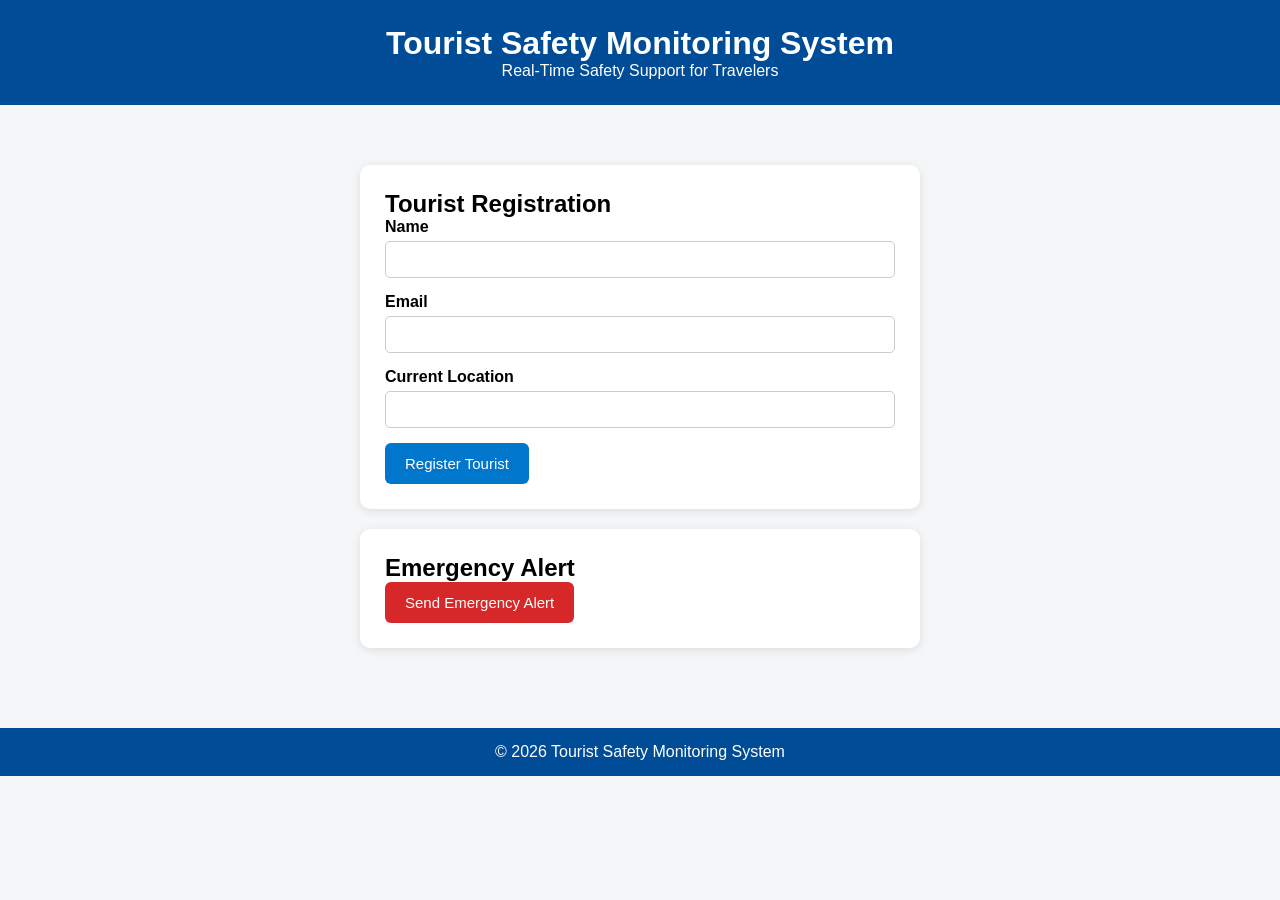
==== index.html @ b522f1f2 "Add files via upload" ====
<!DOCTYPE html>
<html lang="en">
<head>
  <meta charset="UTF-8" />
  <meta name="viewport" content="width=device-width, initial-scale=1.0" />
  <title>Tourist Safety Monitoring System</title>
  <link rel="stylesheet" href="style.css" />
</head>

<body>

<header class="header">
  <h1>Tourist Safety Monitoring System</h1>
  <p>Real-Time Safety Support for Travelers</p>
</header>

<main class="container">

  <section class="card">
    <h2>Tourist Registration</h2>

    <form id="touristForm">

      <div class="form-group">
        <label>Name</label>
        <input type="text" id="name" required />
      </div>

      <div class="form-group">
        <label>Email</label>
        <input type="email" id="email" required />
      </div>

      <div class="form-group">
        <label>Current Location</label>
        <input type="text" id="location" required />
      </div>

      <button type="submit" class="btn-primary">
        Register Tourist
      </button>

    </form>

  </section>

  <section class="card">

    <h2>Emergency Alert</h2>

    <button onclick="sendAlert()" class="btn-danger">
      Send Emergency Alert
    </button>

    <p id="message"></p>

  </section>

</main>

<footer class="footer">
  <p>© 2026 Tourist Safety Monitoring System</p>
</footer>

<script src="script.js"></script>

</body>
</html>
---- style.css ----
*{
margin:0;
padding:0;
box-sizing:border-box;
font-family:Arial, Helvetica, sans-serif;
}

body{
background:#f4f6f8;
}

.header{
background:#004c97;
color:white;
text-align:center;
padding:25px;
}

.container{
max-width:600px;
margin:40px auto;
padding:20px;
}

.card{
background:white;
padding:25px;
margin-bottom:20px;
border-radius:10px;
box-shadow:0 2px 10px rgba(0,0,0,0.1);
}

.form-group{
margin-bottom:15px;
}

label{
display:block;
margin-bottom:5px;
font-weight:bold;
}

input{
width:100%;
padding:10px;
border:1px solid #ccc;
border-radius:5px;
}

button{
padding:12px 20px;
border:none;
border-radius:6px;
cursor:pointer;
font-size:15px;
}

.btn-primary{
background:#0077cc;
color:white;
}

.btn-primary:hover{
background:#005fa3;
}

.btn-danger{
background:#d62828;
color:white;
}

.btn-danger:hover{
background:#b81f1f;
}

.footer{
text-align:center;
background:#004c97;
color:white;
padding:15px;
}
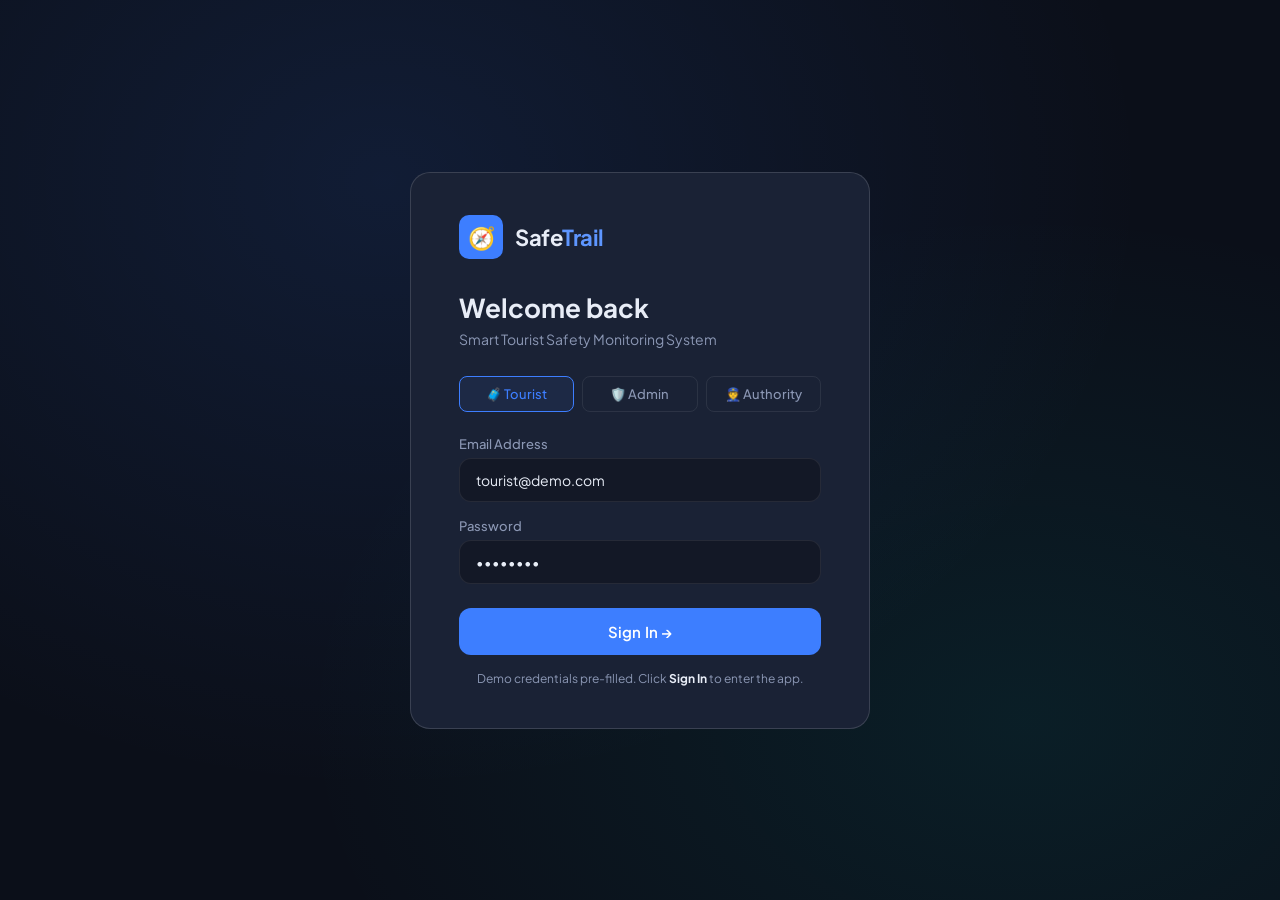
==== commit 7087bf17: "Add files via upload" ====
--- a/index.html
+++ b/index.html
@@ -1,68 +1,1148 @@
-<!DOCTYPE html>
-<html lang="en">
-<head>
-  <meta charset="UTF-8" />
-  <meta name="viewport" content="width=device-width, initial-scale=1.0" />
-  <title>Tourist Safety Monitoring System</title>
-  <link rel="stylesheet" href="style.css" />
-</head>
-
-<body>
-
-<header class="header">
-  <h1>Tourist Safety Monitoring System</h1>
-  <p>Real-Time Safety Support for Travelers</p>
-</header>
-
-<main class="container">
-
-  <section class="card">
-    <h2>Tourist Registration</h2>
-
-    <form id="touristForm">
-
-      <div class="form-group">
-        <label>Name</label>
-        <input type="text" id="name" required />
-      </div>
-
-      <div class="form-group">
-        <label>Email</label>
-        <input type="email" id="email" required />
-      </div>
-
-      <div class="form-group">
-        <label>Current Location</label>
-        <input type="text" id="location" required />
-      </div>
-
-      <button type="submit" class="btn-primary">
-        Register Tourist
-      </button>
-
-    </form>
-
-  </section>
-
-  <section class="card">
-
-    <h2>Emergency Alert</h2>
-
-    <button onclick="sendAlert()" class="btn-danger">
-      Send Emergency Alert
-    </button>
-
-    <p id="message"></p>
-
-  </section>
-
-</main>
-
-<footer class="footer">
-  <p>© 2026 Tourist Safety Monitoring System</p>
-</footer>
-
-<script src="script.js"></script>
-
-</body>
-</html>+<!DOCTYPE html>
+<html lang="en">
+<head>
+<meta charset="UTF-8"/>
+<meta name="viewport" content="width=device-width, initial-scale=1.0"/>
+<title>SafeTrail – Tourist Safety Monitoring System</title>
+<link href="https://fonts.googleapis.com/css2?family=Plus+Jakarta+Sans:wght@400;500;600;700&family=Space+Grotesk:wght@400;500;600&display=swap" rel="stylesheet"/>
+<style>
+:root {
+  --bg: #0b0f19;
+  --surface: #131826;
+  --card: #1a2235;
+  --card2: #1f2a40;
+  --border: rgba(255,255,255,0.08);
+  --border2: rgba(255,255,255,0.14);
+  --text: #e8edf7;
+  --muted: #8b97b4;
+  --accent: #3d7eff;
+  --accent2: #5e96ff;
+  --green: #22d98e;
+  --red: #ff4f6a;
+  --amber: #ffb547;
+  --teal: #00d4c8;
+  --purple: #9b6dff;
+  --pink: #ff6bb0;
+  --font: 'Plus Jakarta Sans', sans-serif;
+  --mono: 'Space Grotesk', sans-serif;
+  --radius: 12px;
+  --r2: 20px;
+}
+* { margin:0; padding:0; box-sizing:border-box; }
+body { font-family:var(--font); background:var(--bg); color:var(--text); min-height:100vh; overflow-x:hidden; }
+
+/* ── Scrollbar ── */
+::-webkit-scrollbar { width:5px; }
+::-webkit-scrollbar-track { background:transparent; }
+::-webkit-scrollbar-thumb { background:var(--border2); border-radius:4px; }
+
+/* ── Login ── */
+#login-screen {
+  display:flex; align-items:center; justify-content:center;
+  min-height:100vh;
+  background: radial-gradient(ellipse at 30% 20%, rgba(61,126,255,0.12) 0%, transparent 60%),
+              radial-gradient(ellipse at 80% 80%, rgba(0,212,200,0.08) 0%, transparent 50%), var(--bg);
+}
+.login-box {
+  background:var(--card); border:1px solid var(--border2); border-radius:var(--r2);
+  padding:42px 48px; width:460px; max-width:92vw;
+}
+.brand { display:flex; align-items:center; gap:12px; margin-bottom:32px; }
+.brand-icon { width:44px; height:44px; background:var(--accent); border-radius:10px;
+  display:flex; align-items:center; justify-content:center; font-size:22px; }
+.brand-name { font-size:22px; font-weight:700; letter-spacing:-0.5px; }
+.brand-name span { color:var(--accent2); }
+.login-title { font-size:26px; font-weight:700; margin-bottom:6px; }
+.login-sub { color:var(--muted); font-size:14px; margin-bottom:28px; }
+.role-tabs { display:flex; gap:8px; margin-bottom:24px; }
+.rtab { flex:1; padding:9px; text-align:center; border:1px solid var(--border); border-radius:8px;
+  font-size:13px; font-weight:500; cursor:pointer; transition:.2s; color:var(--muted); }
+.rtab.active { border-color:var(--accent); color:var(--accent); background:rgba(61,126,255,0.08); }
+.field { margin-bottom:16px; }
+.field label { display:block; font-size:13px; color:var(--muted); margin-bottom:6px; font-weight:500; }
+.field input, .field select {
+  width:100%; padding:12px 16px; background:var(--surface); border:1px solid var(--border);
+  border-radius:var(--radius); color:var(--text); font-family:var(--font); font-size:14px;
+  outline:none; transition:.2s;
+}
+.field input:focus, .field select:focus { border-color:var(--accent); }
+.field select option { background:var(--surface); }
+.btn-primary {
+  width:100%; padding:14px; background:var(--accent); color:#fff; border:none;
+  border-radius:var(--radius); font-size:15px; font-weight:600; cursor:pointer;
+  transition:.15s; font-family:var(--font); margin-top:8px; letter-spacing:0.2px;
+}
+.btn-primary:hover { background:var(--accent2); transform:translateY(-1px); }
+.demo-hint { font-size:12px; color:var(--muted); text-align:center; margin-top:16px; }
+.demo-hint b { color:var(--text); }
+
+/* ── App Shell ── */
+#app { display:none; flex-direction:column; min-height:100vh; }
+
+/* ── Top Navbar ── */
+.navbar {
+  background:var(--surface); border-bottom:1px solid var(--border);
+  padding:0 24px; height:60px; display:flex; align-items:center; justify-content:space-between;
+  position:sticky; top:0; z-index:200;
+}
+.nav-left { display:flex; align-items:center; gap:16px; }
+.nav-brand { font-size:18px; font-weight:700; letter-spacing:-0.3px; }
+.nav-brand span { color:var(--accent2); }
+.page-title { font-size:14px; color:var(--muted); font-weight:500; }
+.nav-right { display:flex; align-items:center; gap:12px; }
+.nav-badge {
+  padding:4px 12px; border-radius:20px; font-size:12px; font-weight:600;
+  background:rgba(61,126,255,0.12); color:var(--accent2); border:1px solid rgba(61,126,255,0.25);
+}
+.nav-avatar {
+  width:36px; height:36px; border-radius:50%; background:var(--accent);
+  display:flex; align-items:center; justify-content:center; font-weight:700; font-size:14px;
+  cursor:pointer; border:2px solid var(--border2);
+}
+.alert-bell {
+  position:relative; width:36px; height:36px; border-radius:50%;
+  background:var(--card); border:1px solid var(--border); display:flex; align-items:center;
+  justify-content:center; cursor:pointer; font-size:16px;
+}
+.bell-dot {
+  position:absolute; top:5px; right:5px; width:8px; height:8px;
+  background:var(--red); border-radius:50%; border:2px solid var(--surface);
+}
+
+/* ── Main Layout ── */
+.main-layout { display:flex; flex:1; }
+.sidebar {
+  width:220px; background:var(--surface); border-right:1px solid var(--border);
+  padding:16px 0; display:flex; flex-direction:column; position:sticky; top:60px;
+  height:calc(100vh - 60px); overflow-y:auto;
+}
+.nav-section { padding:8px 16px 4px; font-size:11px; font-weight:600; color:var(--muted); letter-spacing:1px; text-transform:uppercase; }
+.nav-item {
+  display:flex; align-items:center; gap:10px; padding:10px 18px; cursor:pointer;
+  font-size:14px; font-weight:500; color:var(--muted); transition:.15s; border-left:3px solid transparent;
+  margin-bottom:2px;
+}
+.nav-item:hover { color:var(--text); background:rgba(255,255,255,0.04); }
+.nav-item.active { color:var(--accent2); border-left-color:var(--accent); background:rgba(61,126,255,0.08); }
+.nav-item .ni-icon { font-size:17px; }
+.nav-item .ni-badge {
+  margin-left:auto; background:var(--red); color:#fff;
+  font-size:11px; font-weight:700; padding:2px 7px; border-radius:10px;
+}
+.content { flex:1; padding:28px; overflow-y:auto; }
+
+/* ── Page sections ── */
+.page { display:none; }
+.page.active { display:block; }
+.page-header { margin-bottom:24px; }
+.page-header h2 { font-size:24px; font-weight:700; margin-bottom:4px; }
+.page-header p { color:var(--muted); font-size:14px; }
+
+/* ── Stats Grid ── */
+.stats-grid { display:grid; grid-template-columns:repeat(4,1fr); gap:16px; margin-bottom:28px; }
+.stat-card {
+  background:var(--card); border:1px solid var(--border); border-radius:var(--r2);
+  padding:20px 22px;
+}
+.stat-card .sc-label { font-size:12px; color:var(--muted); font-weight:600; text-transform:uppercase; letter-spacing:.5px; margin-bottom:10px; display:flex; align-items:center; gap:6px; }
+.stat-card .sc-value { font-size:30px; font-weight:700; letter-spacing:-1px; }
+.stat-card .sc-sub { font-size:12px; color:var(--muted); margin-top:6px; }
+.stat-card .sc-trend { font-size:12px; font-weight:600; }
+.stat-card .sc-trend.up { color:var(--green); }
+.stat-card .sc-trend.dn { color:var(--red); }
+
+/* ── Cards ── */
+.card {
+  background:var(--card); border:1px solid var(--border); border-radius:var(--r2);
+  padding:24px; margin-bottom:20px;
+}
+.card-header { display:flex; align-items:center; justify-content:space-between; margin-bottom:20px; }
+.card-title { font-size:16px; font-weight:600; }
+.card-sub { font-size:13px; color:var(--muted); margin-top:2px; }
+
+/* ── Map ── */
+.map-container {
+  background:var(--card2); border:1px solid var(--border); border-radius:var(--r2);
+  height:480px; position:relative; overflow:hidden; margin-bottom:20px;
+}
+.map-bg {
+  width:100%; height:100%;
+  background: radial-gradient(circle at 40% 35%, rgba(61,126,255,0.06) 0%, transparent 50%),
+              radial-gradient(circle at 70% 65%, rgba(0,212,200,0.04) 0%, transparent 40%),
+              repeating-linear-gradient(0deg, transparent, transparent 40px, rgba(255,255,255,0.02) 40px, rgba(255,255,255,0.02) 41px),
+              repeating-linear-gradient(90deg, transparent, transparent 40px, rgba(255,255,255,0.02) 40px, rgba(255,255,255,0.02) 41px);
+  position:absolute; inset:0;
+}
+.map-zone {
+  position:absolute; border-radius:50%; display:flex; align-items:center; justify-content:center;
+  font-size:11px; font-weight:600; text-align:center; cursor:pointer; transition:.2s;
+  border:2px solid transparent;
+}
+.map-zone:hover { transform:scale(1.05); }
+.zone-safe { background:rgba(34,217,142,0.12); border-color:rgba(34,217,142,0.4); color:var(--green); }
+.zone-warn { background:rgba(255,181,71,0.12); border-color:rgba(255,181,71,0.4); color:var(--amber); }
+.zone-danger { background:rgba(255,79,106,0.14); border-color:rgba(255,79,106,0.5); color:var(--red); }
+.tourist-dot {
+  position:absolute; width:14px; height:14px; border-radius:50%;
+  background:var(--accent); border:3px solid white; cursor:pointer;
+  box-shadow:0 0 0 0 rgba(61,126,255,0.5);
+  animation:ping 2s infinite;
+}
+.tourist-dot.sos { background:var(--red); animation:ping-red 1s infinite; }
+@keyframes ping {
+  0%,100%{ box-shadow:0 0 0 0 rgba(61,126,255,0.5); }
+  50%{ box-shadow:0 0 0 8px rgba(61,126,255,0); }
+}
+@keyframes ping-red {
+  0%,100%{ box-shadow:0 0 0 0 rgba(255,79,106,0.7); }
+  50%{ box-shadow:0 0 0 12px rgba(255,79,106,0); }
+}
+.map-legend {
+  position:absolute; bottom:16px; left:16px; background:rgba(19,24,38,0.9);
+  backdrop-filter:blur(8px); border:1px solid var(--border2); border-radius:10px;
+  padding:12px 16px; font-size:12px;
+}
+.legend-item { display:flex; align-items:center; gap:8px; margin-bottom:6px; }
+.legend-item:last-child { margin:0; }
+.legend-dot { width:10px; height:10px; border-radius:50%; }
+.map-controls {
+  position:absolute; top:16px; right:16px; display:flex; flex-direction:column; gap:8px;
+}
+.map-btn {
+  width:36px; height:36px; background:rgba(19,24,38,0.9); border:1px solid var(--border2);
+  border-radius:8px; display:flex; align-items:center; justify-content:center;
+  cursor:pointer; font-size:16px; color:var(--text); transition:.15s;
+  backdrop-filter:blur(8px);
+}
+.map-btn:hover { background:var(--card); }
+.map-popup {
+  position:absolute; background:var(--card); border:1px solid var(--border2); border-radius:10px;
+  padding:12px 14px; font-size:13px; min-width:160px; pointer-events:none;
+  box-shadow:0 4px 20px rgba(0,0,0,0.4); display:none; z-index:10;
+}
+.map-popup.show { display:block; }
+
+/* ── Tables ── */
+.data-table { width:100%; border-collapse:collapse; font-size:14px; }
+.data-table th { padding:10px 16px; text-align:left; font-size:12px; font-weight:600;
+  color:var(--muted); text-transform:uppercase; letter-spacing:.5px; border-bottom:1px solid var(--border); }
+.data-table td { padding:12px 16px; border-bottom:1px solid var(--border); }
+.data-table tr:last-child td { border:none; }
+.data-table tr:hover td { background:rgba(255,255,255,0.02); }
+.status-pill {
+  display:inline-flex; align-items:center; gap:5px; padding:3px 10px; border-radius:20px;
+  font-size:12px; font-weight:600;
+}
+.status-pill::before { content:''; width:6px; height:6px; border-radius:50%; }
+.pill-safe { background:rgba(34,217,142,0.12); color:var(--green); }
+.pill-safe::before { background:var(--green); }
+.pill-warn { background:rgba(255,181,71,0.12); color:var(--amber); }
+.pill-warn::before { background:var(--amber); }
+.pill-danger { background:rgba(255,79,106,0.12); color:var(--red); }
+.pill-danger::before { background:var(--red); }
+.pill-offline { background:rgba(139,151,180,0.12); color:var(--muted); }
+.pill-offline::before { background:var(--muted); }
+.pill-resolved { background:rgba(0,212,200,0.1); color:var(--teal); }
+.pill-resolved::before { background:var(--teal); }
+
+/* ── Alert Feed ── */
+.alert-item {
+  display:flex; align-items:flex-start; gap:12px; padding:14px 0;
+  border-bottom:1px solid var(--border);
+}
+.alert-item:last-child { border:none; }
+.alert-icon { width:38px; height:38px; border-radius:10px; display:flex; align-items:center;
+  justify-content:center; font-size:18px; flex-shrink:0; }
+.alert-sos { background:rgba(255,79,106,0.15); }
+.alert-zone { background:rgba(255,181,71,0.15); }
+.alert-move { background:rgba(155,109,255,0.15); }
+.alert-ok { background:rgba(34,217,142,0.1); }
+.alert-title { font-size:14px; font-weight:600; margin-bottom:3px; }
+.alert-body { font-size:13px; color:var(--muted); }
+.alert-time { font-size:12px; color:var(--muted); margin-left:auto; flex-shrink:0; }
+
+/* ── SOS Panel ── */
+.sos-card {
+  background:linear-gradient(135deg,rgba(255,79,106,0.1),rgba(255,79,106,0.04));
+  border:1px solid rgba(255,79,106,0.35); border-radius:var(--r2); padding:20px;
+  margin-bottom:20px;
+}
+.sos-header { display:flex; align-items:center; gap:10px; margin-bottom:12px; }
+.sos-dot { width:12px; height:12px; border-radius:50%; background:var(--red);
+  animation:ping-red 1s infinite; }
+.sos-title { font-size:16px; font-weight:700; color:var(--red); }
+
+/* ── Charts ── */
+.bar-wrap { display:flex; align-items:flex-end; gap:8px; height:100px; margin-top:12px; }
+.bar-col { flex:1; display:flex; flex-direction:column; align-items:center; gap:4px; }
+.bar { width:100%; border-radius:4px 4px 0 0; transition:.5s; min-height:4px; }
+.bar-label { font-size:11px; color:var(--muted); }
+
+/* ── Tourist View ── */
+.tourist-hero {
+  background: linear-gradient(135deg, rgba(61,126,255,0.12), rgba(0,212,200,0.06));
+  border:1px solid rgba(61,126,255,0.2); border-radius:var(--r2); padding:28px;
+  margin-bottom:20px; text-align:center;
+}
+.tourist-hero h3 { font-size:22px; font-weight:700; margin-bottom:6px; }
+.tourist-hero p { color:var(--muted); font-size:14px; }
+.sos-btn {
+  display:inline-flex; align-items:center; gap:10px;
+  background:var(--red); color:#fff; border:none; border-radius:var(--radius);
+  padding:16px 36px; font-size:18px; font-weight:700; cursor:pointer; font-family:var(--font);
+  margin-top:20px; transition:.2s; letter-spacing:0.5px;
+}
+.sos-btn:hover { background:#ff3355; transform:scale(1.03); }
+.sos-btn.triggered { background:#8a1428; animation:none; }
+.info-grid { display:grid; grid-template-columns:1fr 1fr; gap:14px; }
+.info-tile {
+  background:var(--card); border:1px solid var(--border); border-radius:var(--radius); padding:16px;
+}
+.info-tile .it-label { font-size:12px; color:var(--muted); font-weight:600; text-transform:uppercase; letter-spacing:.5px; margin-bottom:6px; }
+.info-tile .it-value { font-size:15px; font-weight:600; }
+.checkin-btn {
+  background:rgba(34,217,142,0.12); color:var(--green); border:1px solid rgba(34,217,142,0.3);
+  border-radius:var(--radius); padding:10px 20px; font-size:14px; font-weight:600;
+  cursor:pointer; font-family:var(--font); width:100%; transition:.2s; margin-top:12px;
+}
+.checkin-btn:hover { background:rgba(34,217,142,0.2); }
+
+/* ── Forms ── */
+.form-row { display:grid; grid-template-columns:1fr 1fr; gap:14px; margin-bottom:14px; }
+.form-field label { display:block; font-size:12px; color:var(--muted); font-weight:600;
+  text-transform:uppercase; letter-spacing:.5px; margin-bottom:6px; }
+.form-field input, .form-field select, .form-field textarea {
+  width:100%; padding:11px 14px; background:var(--surface); border:1px solid var(--border);
+  border-radius:8px; color:var(--text); font-family:var(--font); font-size:14px;
+  outline:none; transition:.2s; resize:vertical;
+}
+.form-field input:focus, .form-field select:focus, .form-field textarea:focus { border-color:var(--accent); }
+.btn-sm {
+  padding:8px 18px; border-radius:8px; border:none; cursor:pointer; font-family:var(--font);
+  font-size:13px; font-weight:600; transition:.15s;
+}
+.btn-danger { background:rgba(255,79,106,0.15); color:var(--red); border:1px solid rgba(255,79,106,0.3); }
+.btn-success { background:rgba(34,217,142,0.12); color:var(--green); border:1px solid rgba(34,217,142,0.3); }
+.btn-info { background:rgba(61,126,255,0.12); color:var(--accent2); border:1px solid rgba(61,126,255,0.25); }
+.btn-sm:hover { opacity:.8; }
+
+/* ── Notifications ── */
+.notif {
+  position:fixed; top:16px; right:16px; background:var(--card); border:1px solid var(--border2);
+  border-radius:var(--radius); padding:14px 18px; min-width:300px; z-index:999;
+  box-shadow:0 8px 32px rgba(0,0,0,0.5); transform:translateY(-80px); opacity:0;
+  transition:.3s; display:flex; align-items:flex-start; gap:12px;
+}
+.notif.show { transform:translateY(0); opacity:1; }
+.notif-icon { font-size:20px; }
+.notif-text .nt-title { font-weight:600; font-size:14px; }
+.notif-text .nt-body { font-size:13px; color:var(--muted); }
+
+/* ── Grid helpers ── */
+.grid-2 { display:grid; grid-template-columns:1fr 1fr; gap:20px; }
+.grid-3 { display:grid; grid-template-columns:1fr 1fr 1fr; gap:20px; }
+
+@media(max-width:900px) {
+  .stats-grid { grid-template-columns:1fr 1fr; }
+  .grid-2 { grid-template-columns:1fr; }
+  .sidebar { display:none; }
+}
+</style>
+</head>
+<body>
+
+<!-- ── LOGIN ── -->
+<div id="login-screen">
+  <div class="login-box">
+    <div class="brand">
+      <div class="brand-icon">🧭</div>
+      <div class="brand-name">Safe<span>Trail</span></div>
+    </div>
+    <div class="login-title">Welcome back</div>
+    <div class="login-sub">Smart Tourist Safety Monitoring System</div>
+    <div class="role-tabs">
+      <div class="rtab active" onclick="setRole('tourist')">🧳 Tourist</div>
+      <div class="rtab" onclick="setRole('admin')">🛡️ Admin</div>
+      <div class="rtab" onclick="setRole('police')">👮 Authority</div>
+    </div>
+    <div class="field">
+      <label>Email Address</label>
+      <input type="email" id="login-email" value="tourist@demo.com" placeholder="Enter email"/>
+    </div>
+    <div class="field">
+      <label>Password</label>
+      <input type="password" id="login-pass" value="demo1234" placeholder="Enter password"/>
+    </div>
+    <button class="btn-primary" onclick="login()">Sign In →</button>
+    <div class="demo-hint">Demo credentials pre-filled. Click <b>Sign In</b> to enter the app.</div>
+  </div>
+</div>
+
+<!-- ── NOTIFICATION TOAST ── -->
+<div class="notif" id="notif">
+  <div class="notif-icon" id="notif-icon">✅</div>
+  <div class="notif-text">
+    <div class="nt-title" id="notif-title">Alert</div>
+    <div class="nt-body" id="notif-body">Message</div>
+  </div>
+</div>
+
+<!-- ── APP SHELL ── -->
+<div id="app">
+  <!-- Navbar -->
+  <nav class="navbar">
+    <div class="nav-left">
+      <div class="nav-brand">Safe<span>Trail</span></div>
+      <div class="page-title" id="nav-page-title">Dashboard</div>
+    </div>
+    <div class="nav-right">
+      <div class="nav-badge" id="role-badge">Admin</div>
+      <div class="alert-bell" onclick="switchPage('alerts')">
+        🔔<div class="bell-dot" id="bell-dot"></div>
+      </div>
+      <div class="nav-avatar" id="nav-avatar" title="Logout" onclick="logout()">A</div>
+    </div>
+  </nav>
+
+  <div class="main-layout">
+    <!-- Sidebar -->
+    <aside class="sidebar" id="sidebar">
+      <!-- Admin sidebar -->
+      <div id="admin-nav">
+        <div class="nav-section">Main</div>
+        <div class="nav-item active" onclick="switchPage('dashboard')">
+          <span class="ni-icon">📊</span> Dashboard
+        </div>
+        <div class="nav-item" onclick="switchPage('map')">
+          <span class="ni-icon">🗺️</span> Live Map
+        </div>
+        <div class="nav-item" onclick="switchPage('alerts')">
+          <span class="ni-icon">🚨</span> Alerts
+          <span class="ni-badge" id="alert-count-badge">3</span>
+        </div>
+        <div class="nav-section">Management</div>
+        <div class="nav-item" onclick="switchPage('tourists')">
+          <span class="ni-icon">👥</span> Tourists
+        </div>
+        <div class="nav-item" onclick="switchPage('zones')">
+          <span class="ni-icon">🏔️</span> Zones
+        </div>
+        <div class="nav-section">Reports</div>
+        <div class="nav-item" onclick="switchPage('reports')">
+          <span class="ni-icon">📈</span> Reports
+        </div>
+        <div class="nav-item" onclick="switchPage('settings')">
+          <span class="ni-icon">⚙️</span> Settings
+        </div>
+      </div>
+      <!-- Tourist sidebar -->
+      <div id="tourist-nav" style="display:none">
+        <div class="nav-section">Navigation</div>
+        <div class="nav-item active" onclick="switchPage('tourist-home')">
+          <span class="ni-icon">🏠</span> Home
+        </div>
+        <div class="nav-item" onclick="switchPage('tourist-map')">
+          <span class="ni-icon">🗺️</span> My Location
+        </div>
+        <div class="nav-item" onclick="switchPage('tourist-alerts')">
+          <span class="ni-icon">🔔</span> My Alerts
+        </div>
+        <div class="nav-item" onclick="switchPage('tourist-profile')">
+          <span class="ni-icon">👤</span> Profile
+        </div>
+      </div>
+    </aside>
+
+    <!-- Content -->
+    <main class="content">
+
+      <!-- ── ADMIN DASHBOARD ── -->
+      <section class="page active" id="page-dashboard">
+        <div class="page-header">
+          <h2>Dashboard Overview</h2>
+          <p>Real-time monitoring of tourists and safety zones · Updated just now</p>
+        </div>
+        <!-- SOS Active -->
+        <div class="sos-card">
+          <div class="sos-header">
+            <div class="sos-dot"></div>
+            <div class="sos-title">⚠️ ACTIVE SOS — Riya Sharma · Marina Beach South</div>
+          </div>
+          <div style="font-size:13px;color:var(--muted);margin-bottom:12px;">Triggered 3 min ago · GPS: 13.0567°N, 80.2832°E · Battery: 18%</div>
+          <div style="display:flex;gap:10px;">
+            <button class="btn-sm btn-danger" onclick="respondSOS()">🚨 Dispatch Help</button>
+            <button class="btn-sm btn-info" onclick="callTourist()">📞 Call Tourist</button>
+            <button class="btn-sm btn-success" onclick="resolveSOS()">✅ Mark Resolved</button>
+          </div>
+        </div>
+        <!-- Stats -->
+        <div class="stats-grid">
+          <div class="stat-card">
+            <div class="sc-label">🧳 Active Tourists</div>
+            <div class="sc-value" style="color:var(--accent2);">147</div>
+            <div class="sc-sub"><span class="sc-trend up">↑12</span> from yesterday</div>
+          </div>
+          <div class="stat-card">
+            <div class="sc-label">🚨 Active Alerts</div>
+            <div class="sc-value" style="color:var(--red);">3</div>
+            <div class="sc-sub"><span class="sc-trend dn">↑2</span> in last hour</div>
+          </div>
+          <div class="stat-card">
+            <div class="sc-label">✅ Safe Zones</div>
+            <div class="sc-value" style="color:var(--green);">8</div>
+            <div class="sc-sub">of 12 zones active</div>
+          </div>
+          <div class="stat-card">
+            <div class="sc-label">📍 SOS Today</div>
+            <div class="sc-value" style="color:var(--amber);">5</div>
+            <div class="sc-sub"><span class="sc-trend up">4 resolved</span></div>
+          </div>
+        </div>
+        <!-- Two columns -->
+        <div class="grid-2">
+          <!-- Recent Alerts -->
+          <div class="card">
+            <div class="card-header">
+              <div><div class="card-title">Recent Alerts</div><div class="card-sub">Latest safety events</div></div>
+              <button class="btn-sm btn-info" onclick="switchPage('alerts')">View All</button>
+            </div>
+            <div id="alert-feed"></div>
+          </div>
+          <!-- Active Tourists Table -->
+          <div class="card">
+            <div class="card-header">
+              <div><div class="card-title">Active Tourists</div><div class="card-sub">Currently tracked</div></div>
+            </div>
+            <table class="data-table">
+              <thead><tr><th>Name</th><th>Zone</th><th>Status</th><th>Battery</th></tr></thead>
+              <tbody id="tourist-mini-table"></tbody>
+            </table>
+          </div>
+        </div>
+        <!-- Alert Frequency Chart -->
+        <div class="card">
+          <div class="card-header">
+            <div><div class="card-title">Alert Frequency (Last 7 Days)</div><div class="card-sub">SOS, zone violations, unusual movement</div></div>
+          </div>
+          <div class="bar-wrap" id="alert-chart"></div>
+        </div>
+      </section>
+
+      <!-- ── LIVE MAP ── -->
+      <section class="page" id="page-map">
+        <div class="page-header">
+          <h2>Live Map View</h2>
+          <p>Real-time tourist locations and zone status · Chennai region</p>
+        </div>
+        <div class="map-container" id="admin-map">
+          <div class="map-bg"></div>
+          <!-- Zones -->
+          <div class="map-zone zone-safe" style="left:15%;top:12%;width:180px;height:130px;" onclick="showZoneInfo('Marina Beach','safe',58)">Marina Beach<br><small>58 tourists · Safe</small></div>
+          <div class="map-zone zone-safe" style="left:55%;top:8%;width:140px;height:110px;" onclick="showZoneInfo('Kapaleeshwarar','safe',23)">Kapaleeshwarar<br><small>23 tourists · Safe</small></div>
+          <div class="map-zone zone-warn" style="left:65%;top:48%;width:150px;height:120px;" onclick="showZoneInfo('Old Market Area','warning',12)">Old Market<br><small>12 tourists · Caution</small></div>
+          <div class="map-zone zone-danger" style="left:25%;top:60%;width:130px;height:100px;" onclick="showZoneInfo('Industrial Port','danger',3)">Industrial Port<br><small>3 tourists · Danger</small></div>
+          <div class="map-zone zone-safe" style="left:38%;top:28%;width:120px;height:90px;" onclick="showZoneInfo('Fort St. George','safe',31)">Fort St. George<br><small>31 tourists · Safe</small></div>
+          <!-- Tourist dots -->
+          <div class="tourist-dot" style="left:22%;top:22%;" title="Arjun K." onclick="showTouristInfo('Arjun K.','Marina Beach','safe')"></div>
+          <div class="tourist-dot" style="left:30%;top:18%;" title="Priya R." onclick="showTouristInfo('Priya R.','Marina Beach','safe')"></div>
+          <div class="tourist-dot sos" style="left:34%;top:72%;" title="Riya S. - SOS!" onclick="showTouristInfo('Riya S.','Industrial Port','sos')"></div>
+          <div class="tourist-dot" style="left:60%;top:16%;" title="Vikram N." onclick="showTouristInfo('Vikram N.','Kapaleeshwarar','safe')"></div>
+          <div class="tourist-dot" style="left:70%;top:55%;" title="Meera P." onclick="showTouristInfo('Meera P.','Old Market','warning')"></div>
+          <div class="tourist-dot" style="left:42%;top:33%;" title="Kiran A." onclick="showTouristInfo('Kiran A.','Fort St. George','safe')"></div>
+          <!-- Popup -->
+          <div class="map-popup" id="map-popup"></div>
+          <!-- Legend -->
+          <div class="map-legend">
+            <div class="legend-item"><div class="legend-dot" style="background:var(--green)"></div>Safe zone</div>
+            <div class="legend-item"><div class="legend-dot" style="background:var(--amber)"></div>Caution zone</div>
+            <div class="legend-item"><div class="legend-dot" style="background:var(--red)"></div>Danger zone</div>
+            <div class="legend-item"><div class="legend-dot" style="background:var(--accent)"></div>Tourist</div>
+            <div class="legend-item"><div class="legend-dot" style="background:var(--red);animation:ping-red 1s infinite"></div>SOS active</div>
+          </div>
+          <!-- Controls -->
+          <div class="map-controls">
+            <div class="map-btn" title="Zoom in">+</div>
+            <div class="map-btn" title="Zoom out">−</div>
+            <div class="map-btn" title="Center">⊙</div>
+            <div class="map-btn" title="Refresh" onclick="showNotif('🗺️','Map refreshed','All tourist positions updated')">↺</div>
+          </div>
+        </div>
+        <div class="card">
+          <div class="card-header"><div class="card-title">Zone Summary</div></div>
+          <table class="data-table">
+            <thead><tr><th>Zone</th><th>Tourists</th><th>Risk Level</th><th>Last Alert</th><th>Action</th></tr></thead>
+            <tbody>
+              <tr><td>Marina Beach</td><td>58</td><td><span class="status-pill pill-safe">Safe</span></td><td>2h ago</td><td><button class="btn-sm btn-info">Details</button></td></tr>
+              <tr><td>Kapaleeshwarar Temple</td><td>23</td><td><span class="status-pill pill-safe">Safe</span></td><td>5h ago</td><td><button class="btn-sm btn-info">Details</button></td></tr>
+              <tr><td>Old Market Area</td><td>12</td><td><span class="status-pill pill-warn">Warning</span></td><td>40m ago</td><td><button class="btn-sm btn-danger">Alert</button></td></tr>
+              <tr><td>Industrial Port</td><td>3</td><td><span class="status-pill pill-danger">Danger</span></td><td>3m ago</td><td><button class="btn-sm btn-danger">SOS Active</button></td></tr>
+              <tr><td>Fort St. George</td><td>31</td><td><span class="status-pill pill-safe">Safe</span></td><td>1h ago</td><td><button class="btn-sm btn-info">Details</button></td></tr>
+            </tbody>
+          </table>
+        </div>
+      </section>
+
+      <!-- ── ALERTS ── -->
+      <section class="page" id="page-alerts">
+        <div class="page-header">
+          <h2>Alert Management</h2>
+          <p>All safety alerts and SOS signals · Respond and resolve</p>
+        </div>
+        <div class="grid-2" style="margin-bottom:20px;">
+          <div class="stat-card"><div class="sc-label">🔴 SOS Active</div><div class="sc-value" style="color:var(--red)">1</div></div>
+          <div class="stat-card"><div class="sc-label">🟡 Warnings</div><div class="sc-value" style="color:var(--amber)">2</div></div>
+        </div>
+        <div class="card">
+          <div class="card-header"><div class="card-title">All Alerts</div></div>
+          <table class="data-table" id="full-alert-table">
+            <thead><tr><th>Time</th><th>Tourist</th><th>Type</th><th>Location</th><th>Status</th><th>Action</th></tr></thead>
+            <tbody id="full-alert-tbody"></tbody>
+          </table>
+        </div>
+      </section>
+
+      <!-- ── TOURISTS ── -->
+      <section class="page" id="page-tourists">
+        <div class="page-header">
+          <h2>Tourist Management</h2>
+          <p>All registered tourists · Track, manage and communicate</p>
+        </div>
+        <div class="card" style="margin-bottom:20px;">
+          <div class="card-header"><div class="card-title">Add New Tourist</div></div>
+          <div class="form-row">
+            <div class="form-field"><label>Full Name</label><input type="text" placeholder="e.g. Rahul Kumar"/></div>
+            <div class="form-field"><label>Phone Number</label><input type="text" placeholder="+91 98765 43210"/></div>
+          </div>
+          <div class="form-row">
+            <div class="form-field"><label>Email</label><input type="email" placeholder="rahul@email.com"/></div>
+            <div class="form-field"><label>Nationality</label><input type="text" placeholder="Indian"/></div>
+          </div>
+          <div class="form-row">
+            <div class="form-field"><label>Emergency Contact</label><input type="text" placeholder="+91 98765 11111"/></div>
+            <div class="form-field"><label>Assigned Zone</label>
+              <select><option>Marina Beach</option><option>Kapaleeshwarar Temple</option><option>Fort St. George</option><option>Old Market</option></select>
+            </div>
+          </div>
+          <button class="btn-sm btn-success" onclick="showNotif('✅','Tourist Registered','New tourist added & tracking enabled')">Register Tourist</button>
+        </div>
+        <div class="card">
+          <div class="card-header"><div class="card-title">Registered Tourists</div></div>
+          <table class="data-table">
+            <thead><tr><th>ID</th><th>Name</th><th>Phone</th><th>Zone</th><th>Status</th><th>Last Seen</th><th>Actions</th></tr></thead>
+            <tbody id="full-tourist-table"></tbody>
+          </table>
+        </div>
+      </section>
+
+      <!-- ── ZONES ── -->
+      <section class="page" id="page-zones">
+        <div class="page-header"><h2>Zone Management</h2><p>Configure safe, warning, and danger zones</p></div>
+        <div class="card">
+          <div class="card-header"><div class="card-title">Add / Edit Zone</div></div>
+          <div class="form-row">
+            <div class="form-field"><label>Zone Name</label><input type="text" placeholder="e.g. North Beach"/></div>
+            <div class="form-field"><label>Risk Level</label>
+              <select><option>Safe</option><option>Warning</option><option>Danger</option></select></div>
+          </div>
+          <div class="form-row">
+            <div class="form-field"><label>GPS Latitude</label><input type="text" placeholder="13.0567"/></div>
+            <div class="form-field"><label>GPS Longitude</label><input type="text" placeholder="80.2832"/></div>
+          </div>
+          <div class="form-row">
+            <div class="form-field"><label>Radius (meters)</label><input type="number" placeholder="500"/></div>
+            <div class="form-field"><label>Max Capacity</label><input type="number" placeholder="100"/></div>
+          </div>
+          <button class="btn-sm btn-success" onclick="showNotif('✅','Zone Saved','Zone boundaries updated on live map')">Save Zone</button>
+        </div>
+        <div class="card">
+          <div class="card-header"><div class="card-title">Zone List</div></div>
+          <table class="data-table">
+            <thead><tr><th>Zone Name</th><th>Risk</th><th>Tourists</th><th>Radius</th><th>Coordinates</th><th>Status</th></tr></thead>
+            <tbody>
+              <tr><td>Marina Beach</td><td><span class="status-pill pill-safe">Safe</span></td><td>58</td><td>800m</td><td>13.0567°N 80.2832°E</td><td><span class="status-pill pill-safe">Active</span></td></tr>
+              <tr><td>Kapaleeshwarar Temple</td><td><span class="status-pill pill-safe">Safe</span></td><td>23</td><td>300m</td><td>13.0337°N 80.2699°E</td><td><span class="status-pill pill-safe">Active</span></td></tr>
+              <tr><td>Old Market Area</td><td><span class="status-pill pill-warn">Warning</span></td><td>12</td><td>500m</td><td>13.0822°N 80.2785°E</td><td><span class="status-pill pill-safe">Active</span></td></tr>
+              <tr><td>Industrial Port</td><td><span class="status-pill pill-danger">Danger</span></td><td>3</td><td>1200m</td><td>13.0950°N 80.2927°E</td><td><span class="status-pill pill-warn">Restricted</span></td></tr>
+              <tr><td>Fort St. George</td><td><span class="status-pill pill-safe">Safe</span></td><td>31</td><td>400m</td><td>13.0802°N 80.2885°E</td><td><span class="status-pill pill-safe">Active</span></td></tr>
+            </tbody>
+          </table>
+        </div>
+      </section>
+
+      <!-- ── REPORTS ── -->
+      <section class="page" id="page-reports">
+        <div class="page-header"><h2>Reports & Analytics</h2><p>Safety trends and incident analysis</p></div>
+        <div class="stats-grid">
+          <div class="stat-card"><div class="sc-label">📅 This Month</div><div class="sc-value" style="color:var(--accent2)">1,240</div><div class="sc-sub">Tourists tracked</div></div>
+          <div class="stat-card"><div class="sc-label">🚨 Total SOS</div><div class="sc-value" style="color:var(--red)">23</div><div class="sc-sub"><span class="sc-trend up">21 resolved</span></div></div>
+          <div class="stat-card"><div class="sc-label">⚠️ Zone Violations</div><div class="sc-value" style="color:var(--amber)">67</div><div class="sc-sub">This month</div></div>
+          <div class="stat-card"><div class="sc-label">⏱️ Avg Response</div><div class="sc-value" style="color:var(--green)">4.2m</div><div class="sc-sub">SOS response time</div></div>
+        </div>
+        <div class="grid-2">
+          <div class="card">
+            <div class="card-header"><div class="card-title">SOS by Zone (This Month)</div></div>
+            <div class="bar-wrap" id="report-chart-1"></div>
+            <div style="font-size:12px;color:var(--muted);margin-top:8px;text-align:center">Zone</div>
+          </div>
+          <div class="card">
+            <div class="card-header"><div class="card-title">Alert Types Distribution</div></div>
+            <div style="margin-top:12px;">
+              <div style="display:flex;justify-content:space-between;margin-bottom:8px;font-size:14px;">
+                <span>SOS Emergency</span><span style="color:var(--red);font-weight:600">32%</span>
+              </div>
+              <div style="height:8px;background:var(--surface);border-radius:4px;margin-bottom:14px;">
+                <div style="width:32%;height:100%;background:var(--red);border-radius:4px;"></div>
+              </div>
+              <div style="display:flex;justify-content:space-between;margin-bottom:8px;font-size:14px;">
+                <span>Zone Violation</span><span style="color:var(--amber);font-weight:600">45%</span>
+              </div>
+              <div style="height:8px;background:var(--surface);border-radius:4px;margin-bottom:14px;">
+                <div style="width:45%;height:100%;background:var(--amber);border-radius:4px;"></div>
+              </div>
+              <div style="display:flex;justify-content:space-between;margin-bottom:8px;font-size:14px;">
+                <span>Unusual Movement</span><span style="color:var(--purple);font-weight:600">23%</span>
+              </div>
+              <div style="height:8px;background:var(--surface);border-radius:4px;">
+                <div style="width:23%;height:100%;background:var(--purple);border-radius:4px;"></div>
+              </div>
+            </div>
+          </div>
+        </div>
+      </section>
+
+      <!-- ── SETTINGS ── -->
+      <section class="page" id="page-settings">
+        <div class="page-header"><h2>System Settings</h2><p>Configure alerts, SMS, email and AI detection</p></div>
+        <div class="grid-2">
+          <div class="card">
+            <div class="card-header"><div class="card-title">Alert Configuration</div></div>
+            <div class="form-field" style="margin-bottom:12px;"><label>SMS API Provider</label>
+              <select><option>Twilio (Active)</option><option>MSG91</option><option>TextLocal</option></select></div>
+            <div class="form-field" style="margin-bottom:12px;"><label>SMS Sender ID</label>
+              <input type="text" value="SAFETR"/></div>
+            <div class="form-field" style="margin-bottom:12px;"><label>Emergency Email</label>
+              <input type="email" value="emergency@safetrail.com"/></div>
+            <div class="form-field" style="margin-bottom:16px;"><label>SOS Response Time (min)</label>
+              <input type="number" value="5"/></div>
+            <button class="btn-sm btn-success" onclick="showNotif('✅','Settings Saved','Alert configuration updated')">Save Settings</button>
+          </div>
+          <div class="card">
+            <div class="card-header"><div class="card-title">AI Detection Settings</div></div>
+            <div style="display:flex;flex-direction:column;gap:14px;">
+              <label style="display:flex;align-items:center;gap:12px;cursor:pointer;font-size:14px;">
+                <input type="checkbox" checked style="width:16px;height:16px;"> Anomaly Detection (ML)
+              </label>
+              <label style="display:flex;align-items:center;gap:12px;cursor:pointer;font-size:14px;">
+                <input type="checkbox" checked style="width:16px;height:16px;"> Unusual Movement Detection
+              </label>
+              <label style="display:flex;align-items:center;gap:12px;cursor:pointer;font-size:14px;">
+                <input type="checkbox" checked style="width:16px;height:16px;"> Zone Boundary Alerts
+              </label>
+              <label style="display:flex;align-items:center;gap:12px;cursor:pointer;font-size:14px;">
+                <input type="checkbox" style="width:16px;height:16px;"> Crowd Density Warning
+              </label>
+              <div class="form-field"><label>Detection Sensitivity</label>
+                <select><option>High (Recommended)</option><option>Medium</option><option>Low</option></select></div>
+            </div>
+          </div>
+        </div>
+        <div class="card">
+          <div class="card-header"><div class="card-title">Database Connection (MySQL)</div></div>
+          <div class="form-row">
+            <div class="form-field"><label>Host</label><input type="text" value="localhost"/></div>
+            <div class="form-field"><label>Port</label><input type="text" value="3306"/></div>
+          </div>
+          <div class="form-row">
+            <div class="form-field"><label>Database Name</label><input type="text" value="safetrail_db"/></div>
+            <div class="form-field"><label>Username</label><input type="text" value="safetrail_user"/></div>
+          </div>
+          <button class="btn-sm btn-info" onclick="showNotif('🔌','Connected','MySQL database connection successful')">Test Connection</button>
+        </div>
+      </section>
+
+      <!-- ── TOURIST HOME ── -->
+      <section class="page" id="page-tourist-home">
+        <div class="page-header"><h2>My Safety Dashboard</h2><p>Stay safe · Track your location · Get alerts</p></div>
+        <div class="tourist-hero">
+          <div style="font-size:48px;margin-bottom:8px;">🧳</div>
+          <h3>Hello, Arjun Kumar!</h3>
+          <p>You are currently in <b style="color:var(--green);">Marina Beach (Safe Zone)</b><br>
+          Your location is being monitored by the safety team.</p>
+          <button class="sos-btn" id="tourist-sos-btn" onclick="triggerSOS()">🆘 SOS EMERGENCY</button>
+        </div>
+        <div class="info-grid">
+          <div class="info-tile">
+            <div class="it-label">📍 Current Location</div>
+            <div class="it-value" style="color:var(--accent2)">Marina Beach North</div>
+            <div style="font-size:12px;color:var(--muted);margin-top:4px;">13.0567°N, 80.2832°E</div>
+          </div>
+          <div class="info-tile">
+            <div class="it-label">🛡️ Zone Status</div>
+            <div class="it-value" style="color:var(--green)">Safe Zone</div>
+            <div style="font-size:12px;color:var(--muted);margin-top:4px;">No active warnings</div>
+          </div>
+          <div class="info-tile">
+            <div class="it-label">🔋 Device Battery</div>
+            <div class="it-value" style="color:var(--amber)">72%</div>
+            <div style="font-size:12px;color:var(--muted);margin-top:4px;">Est. 14h remaining</div>
+          </div>
+          <div class="info-tile">
+            <div class="it-label">📶 Signal Strength</div>
+            <div class="it-value" style="color:var(--green)">Strong (4G)</div>
+            <div style="font-size:12px;color:var(--muted);margin-top:4px;">GPS locked</div>
+          </div>
+        </div>
+        <button class="checkin-btn" onclick="checkIn()">✅ Check In (Safe & Well)</button>
+        <div class="card" style="margin-top:20px;">
+          <div class="card-header"><div class="card-title">Nearby Alerts</div></div>
+          <div class="alert-item">
+            <div class="alert-icon alert-zone">⚠️</div>
+            <div>
+              <div class="alert-title">Old Market Area – High Crowd</div>
+              <div class="alert-body">Avoid Old Market between 4pm–8pm today due to heavy crowd density</div>
+            </div>
+            <div class="alert-time">1h ago</div>
+          </div>
+          <div class="alert-item">
+            <div class="alert-icon alert-ok">✅</div>
+            <div>
+              <div class="alert-title">Marina Beach – All Clear</div>
+              <div class="alert-body">Beach area is safe. Weather is good. Enjoy your visit!</div>
+            </div>
+            <div class="alert-time">3h ago</div>
+          </div>
+        </div>
+        <div class="card">
+          <div class="card-header"><div class="card-title">Emergency Contacts</div></div>
+          <div style="display:flex;flex-direction:column;gap:10px;font-size:14px;">
+            <div style="display:flex;justify-content:space-between;align-items:center;">
+              <span>👮 Police Emergency</span>
+              <a href="tel:100" style="color:var(--accent2);text-decoration:none;font-weight:600;">📞 100</a>
+            </div>
+            <div style="display:flex;justify-content:space-between;align-items:center;">
+              <span>🚑 Ambulance</span>
+              <a href="tel:108" style="color:var(--accent2);text-decoration:none;font-weight:600;">📞 108</a>
+            </div>
+            <div style="display:flex;justify-content:space-between;align-items:center;">
+              <span>🏥 Tourist Helpline</span>
+              <a href="tel:1800123" style="color:var(--accent2);text-decoration:none;font-weight:600;">📞 1800-123-4567</a>
+            </div>
+            <div style="display:flex;justify-content:space-between;align-items:center;">
+              <span>🧭 SafeTrail Control Room</span>
+              <a href="tel:9876543210" style="color:var(--accent2);text-decoration:none;font-weight:600;">📞 +91 98765 43210</a>
+            </div>
+          </div>
+        </div>
+      </section>
+
+      <!-- ── TOURIST MAP ── -->
+      <section class="page" id="page-tourist-map">
+        <div class="page-header"><h2>My Location</h2><p>Live GPS tracking · Share your location with safety team</p></div>
+        <div class="map-container">
+          <div class="map-bg"></div>
+          <div class="map-zone zone-safe" style="left:20%;top:15%;width:200px;height:150px;">Marina Beach<br><small>You are here · Safe</small></div>
+          <div class="map-zone zone-warn" style="left:55%;top:50%;width:150px;height:110px;">Old Market<br><small>Caution – Avoid</small></div>
+          <div class="tourist-dot" style="left:32%;top:28%;" title="You" onclick="showNotif('📍','Your Location','Marina Beach North · Safe Zone · GPS accuracy: 5m')"></div>
+          <div class="map-legend">
+            <div class="legend-item"><div class="legend-dot" style="background:var(--accent)"></div>You are here</div>
+            <div class="legend-item"><div class="legend-dot" style="background:var(--green)"></div>Safe zone</div>
+            <div class="legend-item"><div class="legend-dot" style="background:var(--amber)"></div>Caution zone</div>
+          </div>
+          <div class="map-controls">
+            <div class="map-btn">+</div>
+            <div class="map-btn">−</div>
+            <div class="map-btn" onclick="showNotif('📡','GPS Updated','Location accuracy: 3 meters · 4G signal')">⊙</div>
+          </div>
+        </div>
+        <div class="card">
+          <div class="it-label" style="font-size:12px;color:var(--muted);margin-bottom:8px;">GPS COORDINATES</div>
+          <div style="font-family:var(--mono);font-size:18px;color:var(--accent2);">13.0567°N, 80.2832°E</div>
+          <div style="font-size:13px;color:var(--muted);margin-top:4px;">Last updated: just now · Accuracy: 3m · Zone: Marina Beach</div>
+          <button class="checkin-btn" onclick="showNotif('📍','Location Shared','Your location sent to SafeTrail control room')">📤 Share Location</button>
+        </div>
+      </section>
+
+      <!-- ── TOURIST ALERTS ── -->
+      <section class="page" id="page-tourist-alerts">
+        <div class="page-header"><h2>My Alerts</h2><p>Safety notifications for your area</p></div>
+        <div class="card" id="tourist-alert-feed"></div>
+      </section>
+
+      <!-- ── TOURIST PROFILE ── -->
+      <section class="page" id="page-tourist-profile">
+        <div class="page-header"><h2>My Profile</h2><p>Personal info & emergency contacts</p></div>
+        <div class="card">
+          <div class="card-header"><div class="card-title">Personal Information</div></div>
+          <div class="form-row">
+            <div class="form-field"><label>Full Name</label><input type="text" value="Arjun Kumar"/></div>
+            <div class="form-field"><label>Phone</label><input type="text" value="+91 98765 43210"/></div>
+          </div>
+          <div class="form-row">
+            <div class="form-field"><label>Email</label><input type="email" value="arjun@email.com"/></div>
+            <div class="form-field"><label>Nationality</label><input type="text" value="Indian"/></div>
+          </div>
+          <div class="form-row">
+            <div class="form-field"><label>Emergency Contact</label><input type="text" value="+91 98765 11111"/></div>
+            <div class="form-field"><label>Blood Group</label><input type="text" value="O+"/></div>
+          </div>
+          <div class="form-field" style="margin-bottom:14px;"><label>Medical Notes (optional)</label>
+            <textarea rows="3" placeholder="Any allergies or medical conditions..."></textarea>
+          </div>
+          <button class="btn-sm btn-success" onclick="showNotif('✅','Profile Updated','Your emergency profile saved securely')">Save Profile</button>
+        </div>
+      </section>
+
+    </main>
+  </div>
+</div>
+
+<script>
+// ── State ──
+let currentRole = 'tourist';
+let currentPage = '';
+let sosFired = false;
+
+const tourists = [
+  {id:'T001',name:'Arjun Kumar',phone:'+91 98765 43210',zone:'Marina Beach',status:'safe',battery:72,lastSeen:'2m ago'},
+  {id:'T002',name:'Priya Reddy',phone:'+91 98765 00001',zone:'Marina Beach',status:'safe',battery:61,lastSeen:'5m ago'},
+  {id:'T003',name:'Riya Sharma',phone:'+91 98765 00002',zone:'Industrial Port',status:'sos',battery:18,lastSeen:'3m ago'},
+  {id:'T004',name:'Vikram Nair',phone:'+91 98765 00003',zone:'Kapaleeshwarar',status:'safe',battery:88,lastSeen:'1m ago'},
+  {id:'T005',name:'Meera Pillai',phone:'+91 98765 00004',zone:'Old Market',status:'warn',battery:45,lastSeen:'8m ago'},
+  {id:'T006',name:'Kiran Anand',phone:'+91 98765 00005',zone:'Fort St. George',status:'safe',battery:93,lastSeen:'just now'},
+  {id:'T007',name:'Deepa Venkat',phone:'+91 98765 00006',zone:'Marina Beach',status:'offline',battery:0,lastSeen:'2h ago'},
+];
+
+const alerts = [
+  {time:'3m ago',tourist:'Riya Sharma',type:'SOS',loc:'Industrial Port',status:'active',icon:'🆘',cls:'alert-sos'},
+  {time:'40m ago',tourist:'Meera Pillai',type:'Zone Violation',loc:'Old Market',status:'open',icon:'⚠️',cls:'alert-zone'},
+  {time:'1h ago',tourist:'Deepa Venkat',type:'Unusual Movement',loc:'Marina Beach',status:'open',icon:'🔮',cls:'alert-move'},
+  {time:'2h ago',tourist:'Arjun Kumar',type:'Zone Boundary',loc:'Fort St. George',status:'resolved',icon:'✅',cls:'alert-ok'},
+  {time:'3h ago',tourist:'Vikram Nair',type:'Low Battery',loc:'Kapaleeshwarar',status:'resolved',icon:'🔋',cls:'alert-ok'},
+  {time:'5h ago',tourist:'Priya Reddy',type:'SOS (Resolved)',loc:'Marina Beach',status:'resolved',icon:'✅',cls:'alert-ok'},
+];
+
+const chartData = [4,7,5,12,8,9,14];
+const chartDays = ['Mon','Tue','Wed','Thu','Fri','Sat','Sun'];
+
+// ── Role Tab ──
+function setRole(r) {
+  currentRole = r;
+  document.querySelectorAll('.rtab').forEach((t,i)=>{
+    t.classList.remove('active');
+    if(['tourist','admin','police'][i]===r) t.classList.add('active');
+  });
+  const emails = {tourist:'tourist@demo.com',admin:'admin@demo.com',police:'police@demo.com'};
+  document.getElementById('login-email').value = emails[r];
+}
+
+// ── Login ──
+function login() {
+  const email = document.getElementById('login-email').value;
+  const pass = document.getElementById('login-pass').value;
+  if(!email || !pass) return showNotif('❌','Error','Please fill in all fields');
+  document.getElementById('login-screen').style.display='none';
+  document.getElementById('app').style.display='flex';
+  setupRole(currentRole);
+  buildData();
+  // Simulate SOS ping after 4s
+  setTimeout(()=>{showNotif('🆘','SOS ALERT','Riya Sharma triggered SOS at Industrial Port!');},4000);
+}
+
+function logout() {
+  document.getElementById('app').style.display='none';
+  document.getElementById('login-screen').style.display='flex';
+}
+
+function setupRole(role) {
+  const labels = {tourist:'Tourist',admin:'Admin',police:'Authority'};
+  const pages = {tourist:'tourist-home',admin:'dashboard',police:'dashboard'};
+  const initials = {tourist:'A',admin:'AD',police:'P'};
+  document.getElementById('role-badge').textContent = labels[role];
+  document.getElementById('nav-avatar').textContent = initials[role];
+  document.getElementById('admin-nav').style.display = role==='tourist'?'none':'block';
+  document.getElementById('tourist-nav').style.display = role==='tourist'?'block':'none';
+  switchPage(pages[role]);
+}
+
+// ── Page Switch ──
+function switchPage(id) {
+  document.querySelectorAll('.page').forEach(p=>p.classList.remove('active'));
+  document.querySelectorAll('.nav-item').forEach(i=>i.classList.remove('active'));
+  const pg = document.getElementById('page-'+id);
+  if(pg) pg.classList.add('active');
+  const titles = {
+    dashboard:'Dashboard',map:'Live Map',alerts:'Alerts',tourists:'Tourists',
+    zones:'Zones',reports:'Reports',settings:'Settings',
+    'tourist-home':'Home','tourist-map':'My Location',
+    'tourist-alerts':'My Alerts','tourist-profile':'Profile'
+  };
+  document.getElementById('nav-page-title').textContent = titles[id]||id;
+  // Highlight nav
+  document.querySelectorAll('.nav-item').forEach(ni=>{
+    if(ni.textContent.trim().toLowerCase().includes((titles[id]||id).toLowerCase())) ni.classList.add('active');
+  });
+  currentPage = id;
+}
+
+// ── Build Data ──
+function buildData() {
+  buildAlertFeed();
+  buildTouristMiniTable();
+  buildFullAlertTable();
+  buildFullTouristTable();
+  buildCharts();
+  buildTouristAlertFeed();
+}
+
+function buildAlertFeed() {
+  const el = document.getElementById('alert-feed');
+  if(!el) return;
+  el.innerHTML = alerts.slice(0,4).map(a=>`
+    <div class="alert-item">
+      <div class="alert-icon ${a.cls}">${a.icon}</div>
+      <div>
+        <div class="alert-title">${a.tourist} · ${a.type}</div>
+        <div class="alert-body">${a.loc}</div>
+      </div>
+      <div class="alert-time">${a.time}</div>
+    </div>`).join('');
+}
+
+function buildTouristMiniTable() {
+  const el = document.getElementById('tourist-mini-table');
+  if(!el) return;
+  el.innerHTML = tourists.slice(0,5).map(t=>{
+    const pill = t.status==='safe'?'pill-safe':t.status==='sos'?'pill-danger':t.status==='warn'?'pill-warn':'pill-offline';
+    const label = t.status==='safe'?'Safe':t.status==='sos'?'SOS!':t.status==='warn'?'Warning':'Offline';
+    const batColor = t.battery>60?'var(--green)':t.battery>30?'var(--amber)':'var(--red)';
+    return `<tr><td>${t.name}</td><td>${t.zone}</td>
+      <td><span class="status-pill ${pill}">${label}</span></td>
+      <td style="color:${batColor};font-weight:600">${t.battery}%</td></tr>`;
+  }).join('');
+}
+
+function buildFullAlertTable() {
+  const el = document.getElementById('full-alert-tbody');
+  if(!el) return;
+  el.innerHTML = alerts.map(a=>{
+    const pill = a.status==='active'?'pill-danger':a.status==='open'?'pill-warn':'pill-resolved';
+    const label = a.status==='active'?'Active':a.status==='open'?'Open':'Resolved';
+    return `<tr>
+      <td>${a.time}</td><td>${a.tourist}</td>
+      <td>${a.icon} ${a.type}</td><td>${a.loc}</td>
+      <td><span class="status-pill ${pill}">${label}</span></td>
+      <td><button class="btn-sm ${a.status==='resolved'?'btn-info':'btn-danger'}"
+        onclick="showNotif('✅','Alert Handled','Status updated')">
+        ${a.status==='resolved'?'View':'Respond'}</button></td></tr>`;
+  }).join('');
+}
+
+function buildFullTouristTable() {
+  const el = document.getElementById('full-tourist-table');
+  if(!el) return;
+  el.innerHTML = tourists.map(t=>{
+    const pill = t.status==='safe'?'pill-safe':t.status==='sos'?'pill-danger':t.status==='warn'?'pill-warn':'pill-offline';
+    const label = t.status==='safe'?'Active':t.status==='sos'?'SOS Active':t.status==='warn'?'Warning':'Offline';
+    return `<tr>
+      <td style="font-family:var(--mono);font-size:12px;color:var(--muted)">${t.id}</td>
+      <td>${t.name}</td><td>${t.phone}</td><td>${t.zone}</td>
+      <td><span class="status-pill ${pill}">${label}</span></td>
+      <td>${t.lastSeen}</td>
+      <td style="display:flex;gap:6px;">
+        <button class="btn-sm btn-info" onclick="showNotif('📍','Tracking','Viewing ${t.name} location')">Track</button>
+        <button class="btn-sm btn-danger" onclick="showNotif('📞','Calling','Contacting ${t.name}')">Call</button>
+      </td></tr>`;
+  }).join('');
+}
+
+function buildCharts() {
+  const el = document.getElementById('alert-chart');
+  if(!el) return;
+  const max = Math.max(...chartData);
+  el.innerHTML = chartData.map((v,i)=>`
+    <div class="bar-col">
+      <div class="bar" style="height:${Math.round((v/max)*90)}px;background:${v===max?'var(--red)':v>8?'var(--amber)':'var(--accent)'}"></div>
+      <div class="bar-label">${chartDays[i]}</div>
+    </div>`).join('');
+  // Report chart
+  const rc = document.getElementById('report-chart-1');
+  if(rc) {
+    const rd=[5,3,8,2,4]; const rm=8;
+    const labels=['Marina','Kapali','Mkt','Port','Fort'];
+    rc.innerHTML = rd.map((v,i)=>`
+      <div class="bar-col">
+        <div class="bar" style="height:${Math.round((v/rm)*90)}px;background:${v===rm?'var(--red)':'var(--accent)'}"></div>
+        <div class="bar-label">${labels[i]}</div>
+      </div>`).join('');
+  }
+}
+
+function buildTouristAlertFeed() {
+  const el = document.getElementById('tourist-alert-feed');
+  if(!el) return;
+  const myAlerts = [
+    {icon:'⚠️',cls:'alert-zone',title:'Old Market – Crowd Warning',body:'Avoid Old Market area 4–8pm today. High crowd density reported.',time:'1h ago'},
+    {icon:'✅',cls:'alert-ok',title:'Marina Beach – All Clear',body:'Marina Beach is safe and all amenities are operational.',time:'3h ago'},
+    {icon:'🔋',cls:'alert-zone',title:'Low Battery Warning',body:'Your device battery is below 20%. Please charge soon.',time:'Yesterday'},
+    {icon:'📍',cls:'alert-move',title:'Zone Entry Confirmed',body:'You entered Marina Beach Safe Zone. Welcome!',time:'Yesterday'},
+  ];
+  el.innerHTML = '<div class="card-header"><div class="card-title">Recent Notifications</div></div>' +
+    myAlerts.map(a=>`<div class="alert-item">
+      <div class="alert-icon ${a.cls}">${a.icon}</div>
+      <div><div class="alert-title">${a.title}</div><div class="alert-body">${a.body}</div></div>
+      <div class="alert-time">${a.time}</div>
+    </div>`).join('');
+}
+
+// ── Actions ──
+function respondSOS() {
+  showNotif('🚨','Dispatch Sent','Emergency team dispatched to Industrial Port. ETA: 8 min');
+}
+function callTourist() {
+  showNotif('📞','Calling Tourist','Connecting to Riya Sharma on +91 98765 00002...');
+}
+function resolveSOS() {
+  document.querySelector('.sos-card').style.display='none';
+  showNotif('✅','SOS Resolved','Riya Sharma incident marked as resolved');
+}
+function triggerSOS() {
+  const btn = document.getElementById('tourist-sos-btn');
+  if(!sosFired) {
+    sosFired = true;
+    btn.innerHTML = '📡 SOS SENT — Help On The Way';
+    btn.classList.add('triggered');
+    showNotif('🆘','SOS TRIGGERED','Emergency alert sent! Control room notified. Help is coming.');
+  }
+}
+function checkIn() {
+  showNotif('✅','Checked In!','Your safe status reported to the control room.');
+}
+function showZoneInfo(name, status, count) {
+  const popup = document.getElementById('map-popup');
+  const colors = {safe:' (🟢 Safe)',warning:' (🟡 Caution)',danger:' (🔴 Danger)'};
+  popup.innerHTML = `<b>${name}</b>${colors[status]||''}<br><span style="color:var(--muted);font-size:12px">${count} tourists active</span>`;
+  popup.style.left = '50%'; popup.style.top = '40%';
+  popup.classList.add('show');
+  setTimeout(()=>popup.classList.remove('show'),3000);
+}
+function showTouristInfo(name, zone, status) {
+  const popup = document.getElementById('map-popup');
+  const icons = {safe:'🟢',warning:'🟡',sos:'🔴 SOS!'};
+  popup.innerHTML = `<b>${name}</b><br><span style="font-size:12px;color:var(--muted)">${zone} · ${icons[status]||'🔵'}</span>`;
+  popup.style.left = '40%'; popup.style.top = '20%';
+  popup.classList.add('show');
+  setTimeout(()=>popup.classList.remove('show'),3000);
+}
+
+// ── Toast ──
+function showNotif(icon, title, body) {
+  const n = document.getElementById('notif');
+  document.getElementById('notif-icon').textContent = icon;
+  document.getElementById('notif-title').textContent = title;
+  document.getElementById('notif-body').textContent = body;
+  n.classList.add('show');
+  setTimeout(()=>n.classList.remove('show'), 3500);
+}
+</script>
+</body>
+</html>
